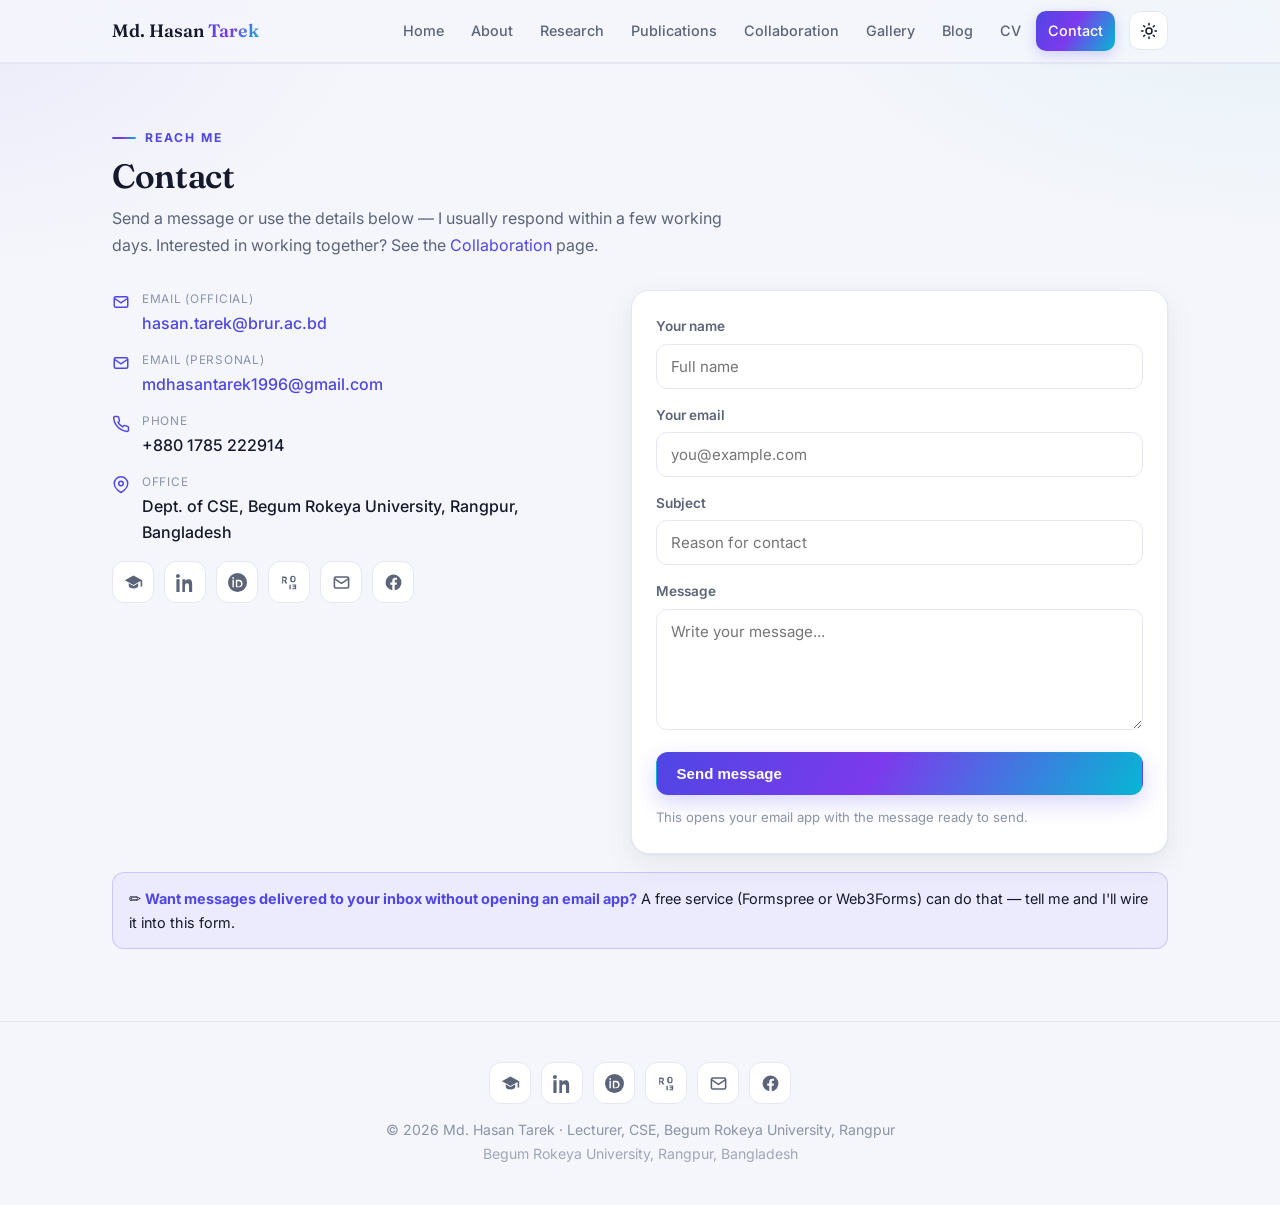
==== contact.html @ a64d5961 "Initial commit of my personal website" ====
<!DOCTYPE html>
<html lang="en">
<head>
<meta charset="UTF-8"/>
<meta name="viewport" content="width=device-width, initial-scale=1.0"/>
<title>Contact — Md. Hasan Tarek</title>
<meta name="description" content="Contact Md. Hasan Tarek — Lecturer, CSE, Begum Rokeya University, Rangpur."/>
<link rel="preconnect" href="https://fonts.googleapis.com"/>
<link rel="preconnect" href="https://fonts.gstatic.com" crossorigin/>
<link href="https://fonts.googleapis.com/css2?family=Inter:wght@400;500;600;700&family=Newsreader:ital,opsz,wght@0,6..72,400;0,6..72,500;0,6..72,600;1,6..72,400&display=swap" rel="stylesheet"/>
<link rel="stylesheet" href="css/style.css"/>
</head>
<body data-page="contact">
<header class="nav"></header>

<section class="page">
  <div class="wrap">
    <p class="eyebrow">Reach me</p>
    <h1 class="sec-title">Contact</h1>
    <p class="sec-intro">Send a message or use the details below — I usually respond within a few working days. Interested in working together? See the <a href="collaboration.html">Collaboration</a> page.</p>

    <div class="contact-grid">
      <div id="cdetails"></div>
      <div class="card">
        <form id="msgForm">
          <div class="field"><label for="n">Your name</label><input id="n" required placeholder="Full name"/></div>
          <div class="field"><label for="e">Your email</label><input id="e" type="email" required placeholder="you@example.com"/></div>
          <div class="field"><label for="s">Subject</label><input id="s" placeholder="Reason for contact"/></div>
          <div class="field"><label for="m">Message</label><textarea id="m" rows="5" required placeholder="Write your message..."></textarea></div>
          <button class="btn btn-primary" type="submit" style="width:100%">Send message</button>
          <p id="formHint" style="font-size:.82rem;color:var(--faint);margin:12px 0 0">This opens your email app with the message ready to send.</p>
        </form>
      </div>
    </div>

    <div class="note">✏️ <b>Want messages delivered to your inbox without opening an email app?</b> A free service (Formspree or Web3Forms) can do that — tell me and I'll wire it into this form.</div>
  </div>
</section>

<footer></footer>
<a href="#" class="top-link" aria-label="Back to top"><svg viewBox="0 0 24 24" width="20" height="20" fill="none" stroke="currentColor" stroke-width="2" stroke-linecap="round"><path d="M12 19V5M5 12l7-7 7 7"/></svg></a>
<script src="js/data.js"></script>
<script src="js/site.js"></script>
</body>
</html>
---- css/style.css ----
@import url('https://fonts.googleapis.com/css2?family=Fraunces:ital,opsz,wght@0,9..144,400;0,9..144,500;0,9..144,600;0,9..144,700;1,9..144,400&display=swap');
/* =====================================================================
   style.css  —  all styling for the whole site.
   Change the palette once in :root (and the dark block) below.
   ===================================================================== */
:root{
  --bg:#f5f6fb; --surface:#ffffff; --surface-2:#eef1f9;
  --text:#15192b; --muted:#5c647a; --faint:#8b93a8;
  --border:#e5e8f2; --accent:#4f46e5; --accent-2:#7c3aed; --accent-3:#06b6d4;
  --accent-soft:#ecebfd; --ring:rgba(79,70,229,.22);
  --grad:linear-gradient(120deg,#4f46e5,#7c3aed 45%,#06b6d4);
  --shadow:0 1px 2px rgba(20,25,55,.05),0 10px 30px rgba(20,25,55,.07);
  --shadow-lg:0 18px 50px rgba(79,70,229,.16);
  --radius:18px; --maxw:1100px;
  --font-display:'Fraunces',Georgia,'Times New Roman',serif;
  --font-body:'Inter',system-ui,-apple-system,Segoe UI,Roboto,sans-serif;
}
html[data-theme="dark"]{
  --bg:#0a0f1f; --surface:#121831; --surface-2:#1a2140;
  --text:#e9ecf8; --muted:#9aa4c2; --faint:#727d9c;
  --border:#242c49; --accent:#818cf8; --accent-2:#a78bfa; --accent-3:#22d3ee;
  --accent-soft:#1a1f44; --ring:rgba(129,140,248,.3);
  --grad:linear-gradient(120deg,#818cf8,#a78bfa 45%,#22d3ee);
  --shadow:0 1px 2px rgba(0,0,0,.4),0 12px 34px rgba(0,0,0,.4);
  --shadow-lg:0 20px 55px rgba(0,0,0,.5);
}
*{box-sizing:border-box}
html{scroll-behavior:smooth; scroll-padding-top:78px}
body{margin:0; background:var(--bg); color:var(--text);
  font-family:var(--font-body); line-height:1.65; -webkit-font-smoothing:antialiased;
  background-image:radial-gradient(900px 500px at 100% -5%, color-mix(in srgb,var(--accent-3) 7%,transparent), transparent 60%),
                   radial-gradient(800px 500px at -5% 0%, color-mix(in srgb,var(--accent) 7%,transparent), transparent 55%);
  background-attachment:fixed; background-repeat:no-repeat;}
h1,h2,h3,.serif{font-family:var(--font-display); font-weight:600; letter-spacing:-.01em}
a{color:var(--accent); text-decoration:none}
a:hover{text-decoration:underline}
img{max-width:100%; display:block}
.wrap{max-width:var(--maxw); margin:0 auto; padding:0 22px}
.page{padding:56px 0 72px; border-top:1px solid var(--border)}
.eyebrow{display:inline-flex; align-items:center; gap:9px; font-size:.76rem; letter-spacing:.16em; text-transform:uppercase; color:var(--accent); font-weight:700; margin:0 0 10px; font-family:var(--font-body)}
.eyebrow::before{content:""; width:24px; height:2px; border-radius:2px; background:var(--grad)}
.sec-title{font-size:2.1rem; margin:0 0 10px; line-height:1.12}
.sec-intro{color:var(--muted); max-width:62ch; margin:0 0 32px}
.block{margin-bottom:52px}
.block:last-child{margin-bottom:0}
.grad-text{background:var(--grad); -webkit-background-clip:text; background-clip:text; color:transparent}

/* ---- NAV ---- */
header.nav{position:sticky; top:0; z-index:50; backdrop-filter:saturate(1.4) blur(12px);
  background:color-mix(in srgb,var(--bg) 78%,transparent); border-bottom:1px solid var(--border)}
.nav-inner{max-width:var(--maxw); margin:0 auto; padding:11px 22px; display:flex; align-items:center; gap:14px}
.brand{font-family:var(--font-display); font-weight:600; font-size:1.12rem; margin-right:auto; color:var(--text)}
.brand span{background:var(--grad); -webkit-background-clip:text; background-clip:text; color:transparent}
.brand:hover{text-decoration:none}
.nav-links{display:flex; gap:3px; flex-wrap:wrap}
.nav-links a{color:var(--muted); font-size:.9rem; padding:8px 12px; border-radius:10px; font-weight:500; transition:.15s}
.nav-links a:hover{color:var(--text); background:var(--surface-2); text-decoration:none}
.nav-links a.active{color:#fff; background:var(--grad); box-shadow:0 4px 14px var(--ring)}
.icon-btn{display:grid; place-items:center; width:39px; height:39px; border-radius:11px; border:1px solid var(--border);
  background:var(--surface); color:var(--text); cursor:pointer; transition:.15s}
.icon-btn:hover{border-color:var(--accent); color:var(--accent)}
.menu-btn{display:none}
@media(max-width:920px){
  .nav-links{position:fixed; inset:59px 0 auto 0; flex-direction:column; background:var(--surface);
    border-bottom:1px solid var(--border); padding:10px 16px; display:none; box-shadow:var(--shadow)}
  .nav-links.open{display:flex}
  .nav-links a{padding:12px 10px}
  .menu-btn{display:grid}
}

/* ---- HERO ---- */
.hero{position:relative; overflow:hidden; padding:66px 0 58px}
.hero::before{content:""; position:absolute; z-index:0; inset:-30% -5% auto -5%; height:620px;
  background:radial-gradient(520px 330px at 16% 24%, color-mix(in srgb,var(--accent) 26%,transparent), transparent 70%),
             radial-gradient(520px 320px at 88% 8%, color-mix(in srgb,var(--accent-3) 24%,transparent), transparent 72%),
             radial-gradient(420px 300px at 65% 60%, color-mix(in srgb,var(--accent-2) 18%,transparent), transparent 72%);
  filter:blur(14px); opacity:.9; pointer-events:none}
.hero .wrap{position:relative; z-index:1}
.hero-grid{display:grid; grid-template-columns:1fr 300px; gap:50px; align-items:center}
@media(max-width:820px){.hero-grid{grid-template-columns:1fr; text-align:center}}
.hero h1{font-size:3.1rem; line-height:1.05; margin:6px 0 10px; font-weight:600;
  background:var(--grad); -webkit-background-clip:text; background-clip:text; color:transparent}
.hero .role{font-size:1.2rem; color:var(--text); font-weight:500; margin:0; font-family:var(--font-body)}
.hero .affil{color:var(--muted); margin:3px 0 18px}
.hero p.bio{color:var(--muted); max-width:56ch; margin:0 0 26px}
@media(max-width:820px){.hero p.bio{margin-inline:auto}}
.photo-card{justify-self:center}
.photo-ring{width:264px; height:264px; border-radius:50%; padding:7px; box-shadow:var(--shadow-lg);
  background:conic-gradient(from 130deg,var(--accent),var(--accent-3),var(--accent-2),var(--accent))}
.photo-ring img{width:100%; height:100%; border-radius:50%; object-fit:cover; border:5px solid var(--surface)}

/* ---- BUTTONS ---- */
.cta{display:flex; gap:12px; flex-wrap:wrap}
@media(max-width:820px){.cta{justify-content:center}}
.btn{display:inline-flex; align-items:center; gap:8px; padding:12px 20px; border-radius:12px; font-weight:600; font-size:.94rem; cursor:pointer; border:1px solid transparent; transition:.18s}
.btn:hover{text-decoration:none; transform:translateY(-2px)}
.btn-primary{background:var(--grad); color:#fff; box-shadow:0 8px 22px var(--ring)}
.btn-primary:hover{box-shadow:0 12px 28px var(--ring)}
.btn-ghost{background:var(--surface); color:var(--text); border-color:var(--border)}
.btn-ghost:hover{border-color:var(--accent); color:var(--accent)}

/* ---- SOCIAL ICONS ---- */
.socials{display:flex; gap:10px; margin-top:22px; flex-wrap:wrap}
@media(max-width:820px){.socials{justify-content:center}}
.socials a{width:42px; height:42px; border-radius:12px; border:1px solid var(--border); background:var(--surface);
  display:grid; place-items:center; color:var(--muted); transition:.18s}
.socials a:hover{color:#fff; background:var(--grad); border-color:transparent; transform:translateY(-3px); box-shadow:0 8px 18px var(--ring); text-decoration:none}
.socials svg{width:19px; height:19px}

/* ---- GRID / CARDS ---- */
.grid{display:grid; gap:20px}
.g2{grid-template-columns:repeat(2,1fr)}
.g3{grid-template-columns:repeat(3,1fr)}
.g4{grid-template-columns:repeat(4,1fr)}
@media(max-width:820px){.g2,.g3,.g4{grid-template-columns:1fr}}
.card{position:relative; overflow:hidden; background:var(--surface); border:1px solid var(--border); border-radius:var(--radius); padding:24px; box-shadow:var(--shadow); transition:.22s}
.card::before{content:""; position:absolute; top:0; left:0; right:0; height:3px; background:var(--grad); transform:scaleX(0); transform-origin:left; transition:.28s}
.card:hover{transform:translateY(-4px); border-color:color-mix(in srgb,var(--accent) 35%,var(--border)); box-shadow:var(--shadow-lg)}
.card:hover::before{transform:scaleX(1)}
.card h3{margin:0 0 6px; font-size:1.2rem; font-family:var(--font-body); font-weight:650; letter-spacing:0}
.card p{margin:0; color:var(--muted); font-size:.95rem}
.card .icon{font-size:1.9rem; line-height:1; margin-bottom:12px}
.tag{display:inline-block; padding:7px 14px; border-radius:999px; background:var(--accent-soft); color:var(--accent);
  font-weight:600; font-size:.85rem; margin:0 8px 8px 0; border:1px solid color-mix(in srgb,var(--accent) 20%,transparent)}
.pill{display:inline-block; font-size:.7rem; font-weight:700; letter-spacing:.07em; text-transform:uppercase;
  color:#fff; background:var(--grad); padding:5px 11px; border-radius:7px}

/* ---- STATS ---- */
.stats{display:grid; grid-template-columns:repeat(4,1fr); gap:18px}
@media(max-width:700px){.stats{grid-template-columns:repeat(2,1fr)}}
.stat{background:var(--surface); border:1px solid var(--border); border-radius:var(--radius); padding:26px 22px; text-align:center; box-shadow:var(--shadow); transition:.2s}
.stat:hover{transform:translateY(-3px); box-shadow:var(--shadow-lg)}
.stat .n{font-family:var(--font-display); font-size:2.4rem; font-weight:600; line-height:1;
  background:var(--grad); -webkit-background-clip:text; background-clip:text; color:transparent}
.stat .l{color:var(--muted); font-size:.85rem; margin-top:8px; font-weight:500}

/* ---- TIMELINE ---- */
.timeline{position:relative; margin-left:8px; padding-left:30px; border-left:2px solid var(--border)}
.tl-item{position:relative; padding:0 0 28px}
.tl-item:last-child{padding-bottom:0}
.tl-item::before{content:""; position:absolute; left:-39px; top:3px; width:15px; height:15px; border-radius:50%;
  background:var(--grad); border:3px solid var(--bg); box-shadow:0 0 0 1px var(--border)}
.tl-item .when{font-size:.8rem; color:var(--accent); font-weight:700; letter-spacing:.04em}
.tl-item h3{margin:3px 0 2px; font-size:1.16rem; font-family:var(--font-body); font-weight:650}
.tl-item .where{color:var(--muted); font-size:.95rem}
.tl-item .meta{color:var(--faint); font-size:.88rem; margin-top:2px}

/* ---- NEWS FEED ---- */
.news{list-style:none; margin:0; padding:0}
.news li{display:flex; gap:18px; padding:15px 0; border-bottom:1px solid var(--border)}
.news li:last-child{border-bottom:0}
.news .d{min-width:92px; color:var(--accent); font-weight:700; font-size:.86rem}
.news .t{color:var(--text)}

/* ---- PUBLICATIONS ---- */
.filters{display:flex; gap:8px; flex-wrap:wrap; margin-bottom:24px}
.filters button{padding:8px 16px; border-radius:10px; border:1px solid var(--border); background:var(--surface);
  color:var(--muted); font-weight:600; font-size:.86rem; cursor:pointer; transition:.15s; font-family:var(--font-body)}
.filters button:hover{border-color:var(--accent); color:var(--accent)}
.filters button.active{background:var(--grad); color:#fff; border-color:transparent; box-shadow:0 5px 14px var(--ring)}
.year-group{margin-bottom:28px}
.year-group .yr-label{font-family:var(--font-display); font-size:1.4rem; font-weight:600; margin:0 0 10px; padding-bottom:7px; border-bottom:1px solid var(--border);
  background:var(--grad); -webkit-background-clip:text; background-clip:text; color:transparent; display:inline-block}
.pub{display:flex; gap:16px; padding:17px 0; border-bottom:1px solid var(--border)}
.pub:last-child{border-bottom:0}
.pub .num{font-family:var(--font-display); font-size:1.25rem; color:var(--accent); min-width:30px; font-weight:600}
.pub .body h3{margin:0 0 4px; font-size:1.06rem; line-height:1.4; font-family:var(--font-body); font-weight:650}
.pub .body .authors{color:var(--muted); font-size:.92rem}
.pub .body .venue{color:var(--faint); font-size:.9rem; font-style:italic; margin-top:2px}
.pub .body .ptype{font-style:normal; color:var(--accent); font-weight:600}
.pub .body .plinks{margin-top:9px; display:flex; gap:8px; flex-wrap:wrap}
.pub .body .plinks a{font-size:.8rem; font-weight:600; padding:5px 12px; border-radius:8px; background:var(--accent-soft); color:var(--accent)}
.pub .body .plinks a:hover{background:var(--grad); color:#fff; text-decoration:none}

/* ---- GALLERY ---- */
.gallery{display:grid; grid-template-columns:repeat(4,1fr); gap:14px}
@media(max-width:820px){.gallery{grid-template-columns:repeat(2,1fr)}}
.gallery figure{margin:0}
.gallery .cell{aspect-ratio:1/1; border-radius:14px; overflow:hidden; border:1px solid var(--border); background:var(--surface-2); display:grid; place-items:center; box-shadow:var(--shadow); transition:.22s}
.gallery figure:hover .cell{transform:translateY(-4px) scale(1.01); box-shadow:var(--shadow-lg)}
.gallery .cell img{width:100%; height:100%; object-fit:cover}
.gallery .ph{color:var(--faint); font-size:.8rem; text-align:center; padding:10px; border:1px dashed var(--border); width:100%; height:100%; display:grid; place-items:center; border-radius:14px}
.gallery figcaption{font-size:.84rem; color:var(--muted); margin-top:8px; text-align:center; font-weight:500}

/* ---- BLOG ---- */
.blog-card .cat{font-size:.74rem; color:var(--accent); font-weight:700; text-transform:uppercase; letter-spacing:.06em}
.blog-card h3{margin:8px 0; font-family:var(--font-body); font-weight:650}
.blog-card .date{color:var(--faint); font-size:.82rem; margin-top:12px}

/* ---- CONTACT ---- */
.contact-grid{display:grid; grid-template-columns:1fr 1.1fr; gap:30px}
@media(max-width:820px){.contact-grid{grid-template-columns:1fr}}
.field{margin-bottom:15px}
.field label{display:block; font-size:.85rem; font-weight:600; margin-bottom:6px; color:var(--muted)}
.field input,.field textarea{width:100%; padding:12px 14px; border-radius:11px; border:1px solid var(--border);
  background:var(--surface); color:var(--text); font-family:inherit; font-size:.94rem; transition:.15s}
.field input:focus,.field textarea:focus{outline:none; border-color:var(--accent); box-shadow:0 0 0 4px var(--ring)}
.contact-line{display:flex; gap:12px; align-items:flex-start; margin-bottom:15px}
.contact-line svg{width:18px; height:18px; color:var(--accent); flex-shrink:0; margin-top:3px}
.contact-line .l{font-size:.74rem; color:var(--faint); text-transform:uppercase; letter-spacing:.06em}
.contact-line .v{font-weight:500}

/* ---- CALLOUT / CTA BAND ---- */
.note{background:var(--accent-soft); border:1px solid color-mix(in srgb,var(--accent) 22%,transparent);
  border-radius:12px; padding:14px 16px; color:var(--text); font-size:.9rem; margin-top:18px}
.note b{color:var(--accent)}
.note code{background:color-mix(in srgb,var(--accent) 12%,transparent); padding:1px 6px; border-radius:5px; font-size:.86em}
.cta-band{position:relative; overflow:hidden; background:var(--grad); color:#fff; border-radius:24px; padding:48px 40px; text-align:center; box-shadow:var(--shadow-lg)}
.cta-band::after{content:""; position:absolute; inset:0; background:radial-gradient(400px 200px at 80% 0%, rgba(255,255,255,.22), transparent 70%); pointer-events:none}
.cta-band h2{margin:0 0 8px; color:#fff; font-size:1.9rem; position:relative}
.cta-band p{margin:0 auto 20px; max-width:52ch; opacity:.96; position:relative}
.cta-band .btn-ghost{background:rgba(255,255,255,.16); color:#fff; border-color:rgba(255,255,255,.45); position:relative}
.cta-band .btn-ghost:hover{background:rgba(255,255,255,.28); color:#fff}

/* ---- CV ---- */
.cv-toolbar{text-align:center; margin-bottom:28px}
.cv-wrap{background:var(--surface); border:1px solid var(--border); border-radius:var(--radius); box-shadow:var(--shadow-lg); padding:44px; max-width:840px; margin:0 auto}
.cv-head{text-align:center; padding-bottom:20px; margin-bottom:24px; border-bottom:2px solid transparent; border-image:var(--grad) 1}
.cv-head h2{font-size:2.1rem; margin:0}
.cv-head .cv-sub{color:var(--muted); margin-top:5px}
.cv-head .cv-contact{font-size:.84rem; color:var(--faint); margin-top:11px}
.cv-sec{margin-bottom:24px}
.cv-sec h3{font-size:1rem; text-transform:uppercase; letter-spacing:.09em; font-family:var(--font-body); font-weight:700; color:var(--accent); border-bottom:1px solid var(--border); padding-bottom:6px; margin:0 0 13px}
.cv-row{display:flex; justify-content:space-between; gap:16px; margin-bottom:11px}
.cv-row .left b{display:block}
.cv-row .left span{color:var(--muted); font-size:.92rem}
.cv-row .yr{color:var(--accent); font-size:.9rem; white-space:nowrap; font-weight:700}
.cv-list{margin:0; padding-left:18px; color:var(--muted)}
.cv-list li{margin-bottom:7px}

/* ---- FOOTER / TOP ---- */
footer{padding:40px 0; text-align:center; color:var(--faint); font-size:.88rem; border-top:1px solid var(--border)}
footer .fsoc{justify-content:center; margin:0 0 14px}
.top-link{position:fixed; right:18px; bottom:18px; width:46px; height:46px; border-radius:13px; background:var(--grad); color:#fff;
  display:grid; place-items:center; box-shadow:var(--shadow-lg); opacity:0; pointer-events:none; transition:.25s; z-index:40}
.top-link.show{opacity:1; pointer-events:auto}
.top-link:hover{transform:translateY(-3px)}

/* ---- PRINT (CV page) ---- */
@media print{
  header.nav,.top-link,.cv-toolbar,footer,.note{display:none !important}
  body{background:#fff; color:#000; background-image:none}
  .page{padding:0; border:0}
  .cv-wrap{box-shadow:none; border:0; padding:0; max-width:100%}
  .cv-head h2{color:#000}
  .cv-sec h3{color:#000; border-color:#999}
  .cv-row .yr{color:#000}
  a{color:#000}
}
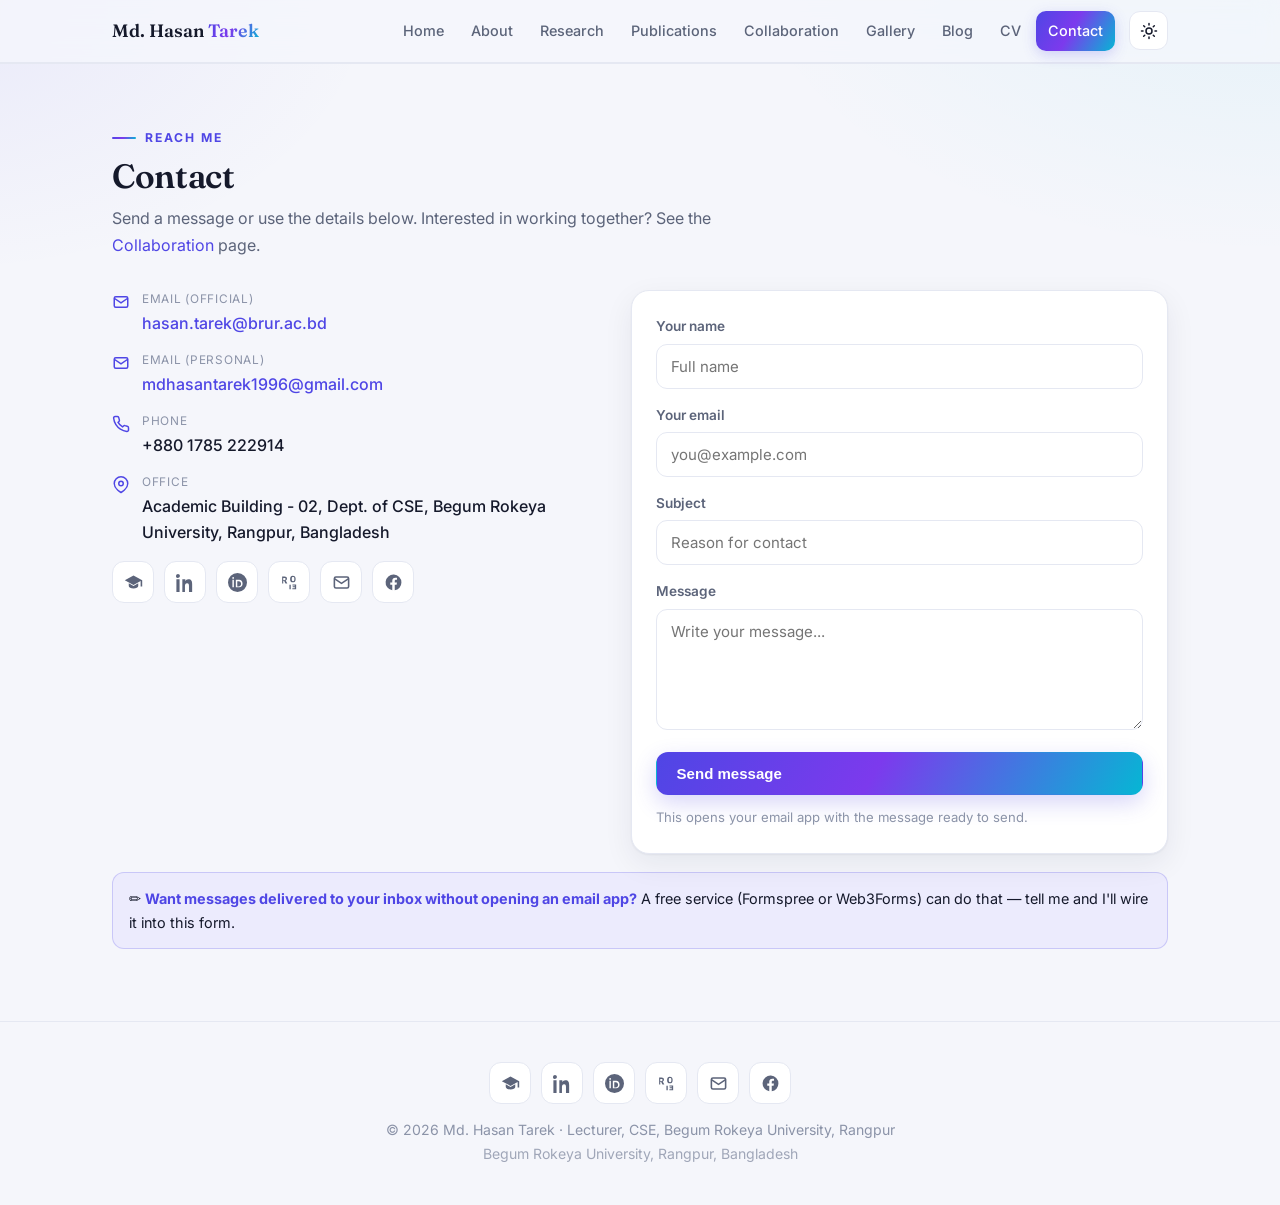
==== commit b44da790: "Some personal information updated" ====
--- a/contact.html
+++ b/contact.html
@@ -17,7 +17,7 @@
   <div class="wrap">
     <p class="eyebrow">Reach me</p>
     <h1 class="sec-title">Contact</h1>
-    <p class="sec-intro">Send a message or use the details below — I usually respond within a few working days. Interested in working together? See the <a href="collaboration.html">Collaboration</a> page.</p>
+    <p class="sec-intro">Send a message or use the details below. Interested in working together? See the <a href="collaboration.html">Collaboration</a> page.</p>
 
     <div class="contact-grid">
       <div id="cdetails"></div>
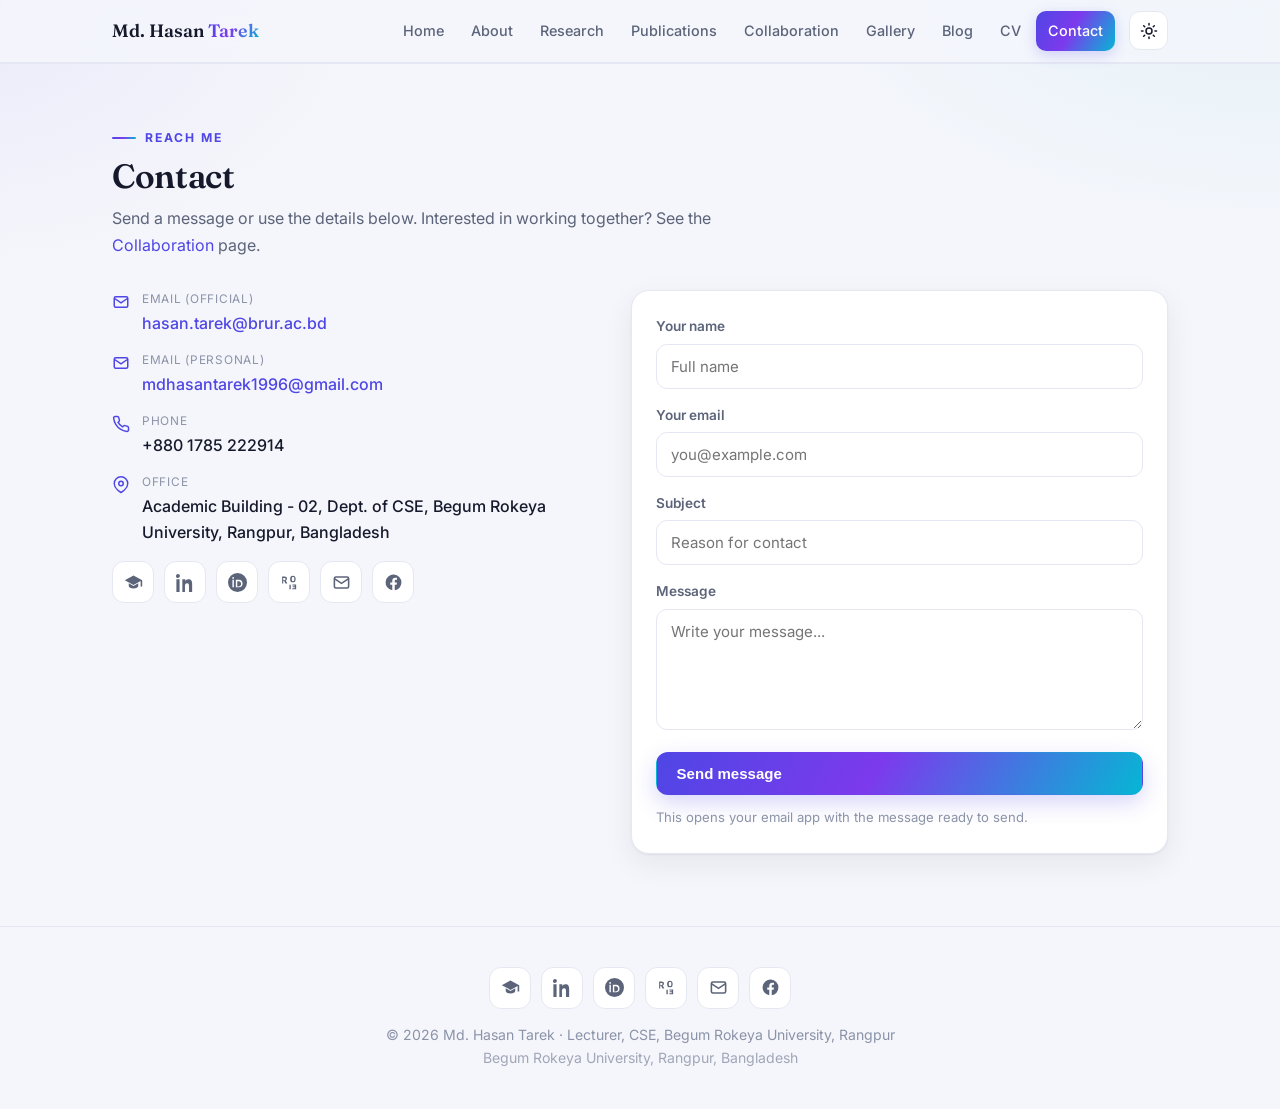
==== commit 808e5992: "note from gallery, blog and contact html file commented" ====
--- a/contact.html
+++ b/contact.html
@@ -33,7 +33,7 @@
       </div>
     </div>
 
-    <div class="note">✏️ <b>Want messages delivered to your inbox without opening an email app?</b> A free service (Formspree or Web3Forms) can do that — tell me and I'll wire it into this form.</div>
+    <!-- <div class="note">✏️ <b>Want messages delivered to your inbox without opening an email app?</b> A free service (Formspree or Web3Forms) can do that — tell me and I'll wire it into this form.</div> -->
   </div>
 </section>
 
